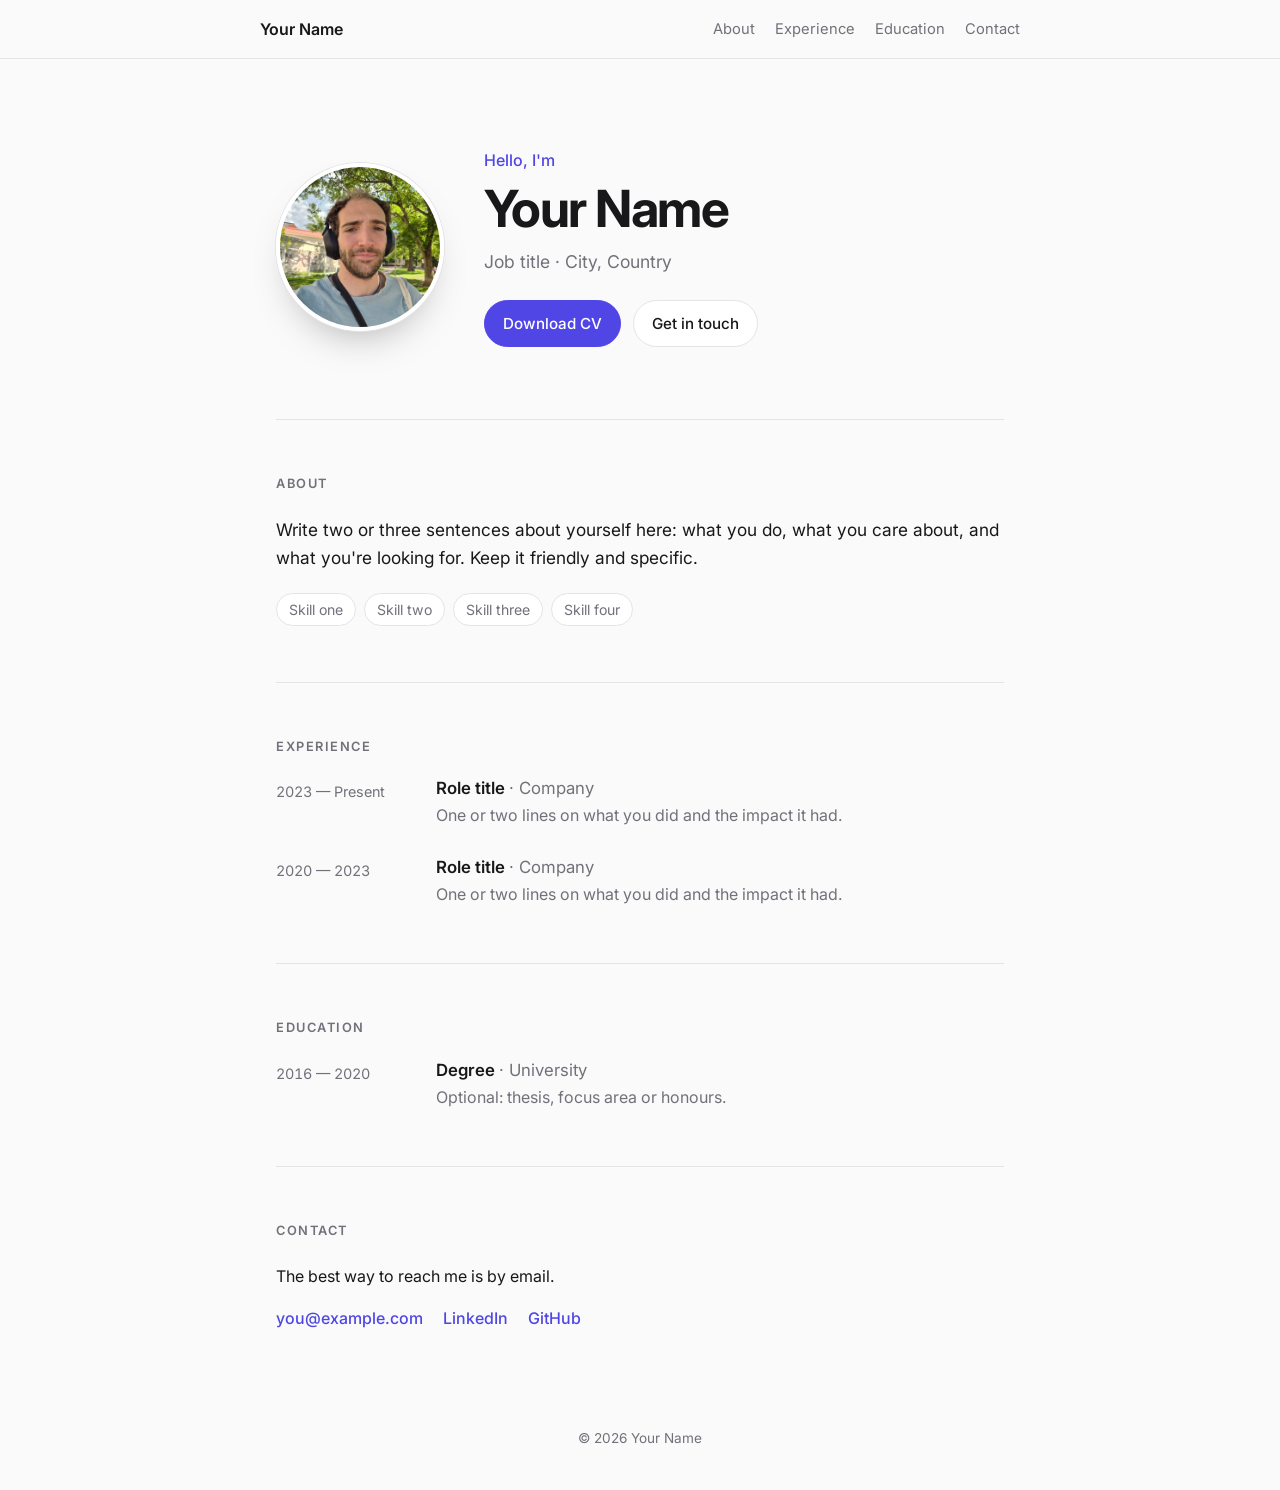
==== index.html @ f8b79287 "add skeleton" ====
<!doctype html>
<html lang="en">
<head>
  <meta charset="utf-8">
  <meta name="viewport" content="width=device-width, initial-scale=1">
  <title>Your Name</title>
  <meta name="description" content="Personal website of Your Name — short one-line description.">
  <link rel="icon" href="assets/favicon.svg" type="image/svg+xml">
  <link rel="preconnect" href="https://fonts.googleapis.com">
  <link rel="preconnect" href="https://fonts.gstatic.com" crossorigin>
  <link href="https://fonts.googleapis.com/css2?family=Inter:wght@400;500;600;700&display=swap" rel="stylesheet">
  <link rel="stylesheet" href="style.css">
</head>
<body>
  <header class="nav">
    <a class="nav-name" href="#top">Your Name</a>
    <nav>
      <a href="#about">About</a>
      <a href="#experience">Experience</a>
      <a href="#education">Education</a>
      <a href="#contact">Contact</a>
    </nav>
  </header>

  <main id="top">
    <!-- HERO -->
    <section class="hero">
      <img class="avatar" src="assets/profile.jpg" alt="Portrait of Your Name"
           onerror="this.onerror=null;this.src='assets/profile-placeholder.svg'">
      <div>
        <p class="eyebrow">Hello, I'm</p>
        <h1>Your Name</h1>
        <p class="lead">Job title · City, Country</p>
        <div class="actions">
          <a class="btn primary" href="assets/cv.pdf" download>Download CV</a>
          <a class="btn" href="#contact">Get in touch</a>
        </div>
      </div>
    </section>

    <!-- ABOUT -->
    <section id="about">
      <h2>About</h2>
      <p>
        Write two or three sentences about yourself here: what you do, what you care about,
        and what you're looking for. Keep it friendly and specific.
      </p>
      <ul class="tags">
        <li>Skill one</li>
        <li>Skill two</li>
        <li>Skill three</li>
        <li>Skill four</li>
      </ul>
    </section>

    <!-- EXPERIENCE -->
    <section id="experience">
      <h2>Experience</h2>
      <ol class="timeline">
        <li>
          <div class="when">2023 — Present</div>
          <div>
            <h3>Role title <span>· Company</span></h3>
            <p>One or two lines on what you did and the impact it had.</p>
          </div>
        </li>
        <li>
          <div class="when">2020 — 2023</div>
          <div>
            <h3>Role title <span>· Company</span></h3>
            <p>One or two lines on what you did and the impact it had.</p>
          </div>
        </li>
      </ol>
    </section>

    <!-- EDUCATION -->
    <section id="education">
      <h2>Education</h2>
      <ol class="timeline">
        <li>
          <div class="when">2016 — 2020</div>
          <div>
            <h3>Degree <span>· University</span></h3>
            <p>Optional: thesis, focus area or honours.</p>
          </div>
        </li>
      </ol>
    </section>

    <!-- CONTACT -->
    <section id="contact">
      <h2>Contact</h2>
      <p>The best way to reach me is by email.</p>
      <ul class="links">
        <li><a href="mailto:you@example.com">you@example.com</a></li>
        <li><a href="https://www.linkedin.com/in/your-handle" target="_blank" rel="noopener">LinkedIn</a></li>
        <li><a href="https://github.com/vittf" target="_blank" rel="noopener">GitHub</a></li>
      </ul>
    </section>
  </main>

  <footer>© <span id="year"></span> Your Name</footer>
  <script>document.getElementById('year').textContent = new Date().getFullYear();</script>
</body>
</html>
---- style.css ----
:root {
  --bg: #fafafa;
  --surface: #ffffff;
  --text: #18181b;
  --muted: #71717a;
  --border: #e4e4e7;
  --accent: #4f46e5;
  --accent-text: #ffffff;
  --radius: 14px;
  --max: 760px;
}

@media (prefers-color-scheme: dark) {
  :root {
    --bg: #0b0b0f;
    --surface: #15151b;
    --text: #f4f4f5;
    --muted: #a1a1aa;
    --border: #27272a;
    --accent: #818cf8;
    --accent-text: #0b0b0f;
  }
}

* { box-sizing: border-box; }

html { scroll-behavior: smooth; scroll-padding-top: 80px; }

body {
  margin: 0;
  background: var(--bg);
  color: var(--text);
  font-family: "Inter", system-ui, -apple-system, Segoe UI, Roboto, sans-serif;
  line-height: 1.65;
  -webkit-font-smoothing: antialiased;
}

a { color: inherit; }

/* Nav */
.nav {
  position: sticky;
  top: 0;
  z-index: 10;
  display: flex;
  justify-content: space-between;
  align-items: center;
  gap: 16px;
  padding: 16px max(16px, calc((100% - var(--max)) / 2));
  background: color-mix(in srgb, var(--bg) 80%, transparent);
  backdrop-filter: blur(12px);
  border-bottom: 1px solid var(--border);
}
.nav-name { font-weight: 600; text-decoration: none; white-space: nowrap; }
.nav nav { display: flex; gap: 20px; flex-wrap: wrap; justify-content: flex-end; }
.nav nav a { color: var(--muted); text-decoration: none; font-size: 0.92rem; }
.nav nav a:hover { color: var(--text); }

/* Layout */
main { max-width: var(--max); margin: 0 auto; padding: 0 16px; }
section { padding: 56px 0; border-bottom: 1px solid var(--border); }
section:last-child { border-bottom: none; }

h1, h2, h3 { line-height: 1.2; margin: 0; }
h2 {
  font-size: 0.8rem;
  text-transform: uppercase;
  letter-spacing: 0.12em;
  color: var(--muted);
  font-weight: 600;
  margin-bottom: 24px;
}

/* Hero */
.hero {
  display: flex;
  align-items: center;
  gap: 40px;
  padding: 88px 0 72px;
}
.avatar {
  width: 168px;
  height: 168px;
  flex-shrink: 0;
  border-radius: 50%;
  object-fit: cover;
  border: 4px solid var(--surface);
  box-shadow: 0 0 0 1px var(--border), 0 20px 40px -20px rgba(0, 0, 0, 0.35);
}
.eyebrow { margin: 0 0 4px; color: var(--accent); font-weight: 500; }
h1 { font-size: clamp(2.2rem, 6vw, 3.2rem); font-weight: 700; letter-spacing: -0.03em; }
.lead { margin: 8px 0 24px; color: var(--muted); font-size: 1.1rem; }

.actions { display: flex; gap: 12px; flex-wrap: wrap; }
.btn {
  display: inline-block;
  padding: 10px 18px;
  border-radius: 999px;
  border: 1px solid var(--border);
  background: var(--surface);
  text-decoration: none;
  font-weight: 500;
  font-size: 0.95rem;
  transition: transform 0.15s ease, border-color 0.15s ease;
}
.btn:hover { transform: translateY(-1px); border-color: var(--muted); }
.btn.primary { background: var(--accent); border-color: var(--accent); color: var(--accent-text); }

/* About */
#about p { font-size: 1.08rem; margin: 0 0 20px; }
.tags { list-style: none; padding: 0; margin: 0; display: flex; flex-wrap: wrap; gap: 8px; }
.tags li {
  padding: 4px 12px;
  border-radius: 999px;
  background: var(--surface);
  border: 1px solid var(--border);
  font-size: 0.88rem;
  color: var(--muted);
}

/* Timeline */
.timeline { list-style: none; padding: 0; margin: 0; display: grid; gap: 28px; }
.timeline li { display: grid; grid-template-columns: 140px 1fr; gap: 20px; }
.when { color: var(--muted); font-size: 0.9rem; padding-top: 2px; font-variant-numeric: tabular-nums; }
.timeline h3 { font-size: 1.05rem; font-weight: 600; }
.timeline h3 span { color: var(--muted); font-weight: 400; }
.timeline p { margin: 4px 0 0; color: var(--muted); }

/* Contact */
#contact p { margin: 0 0 16px; }
.links { list-style: none; padding: 0; margin: 0; display: flex; flex-wrap: wrap; gap: 20px; }
.links a { color: var(--accent); text-decoration: none; font-weight: 500; }
.links a:hover { text-decoration: underline; }

footer { text-align: center; color: var(--muted); font-size: 0.85rem; padding: 40px 16px; }

/* Mobile */
@media (max-width: 640px) {
  .nav nav { display: none; }
  .hero { flex-direction: column; text-align: center; gap: 24px; padding: 56px 0 48px; }
  .actions { justify-content: center; }
  .avatar { width: 136px; height: 136px; }
  .timeline li { grid-template-columns: 1fr; gap: 2px; }
}
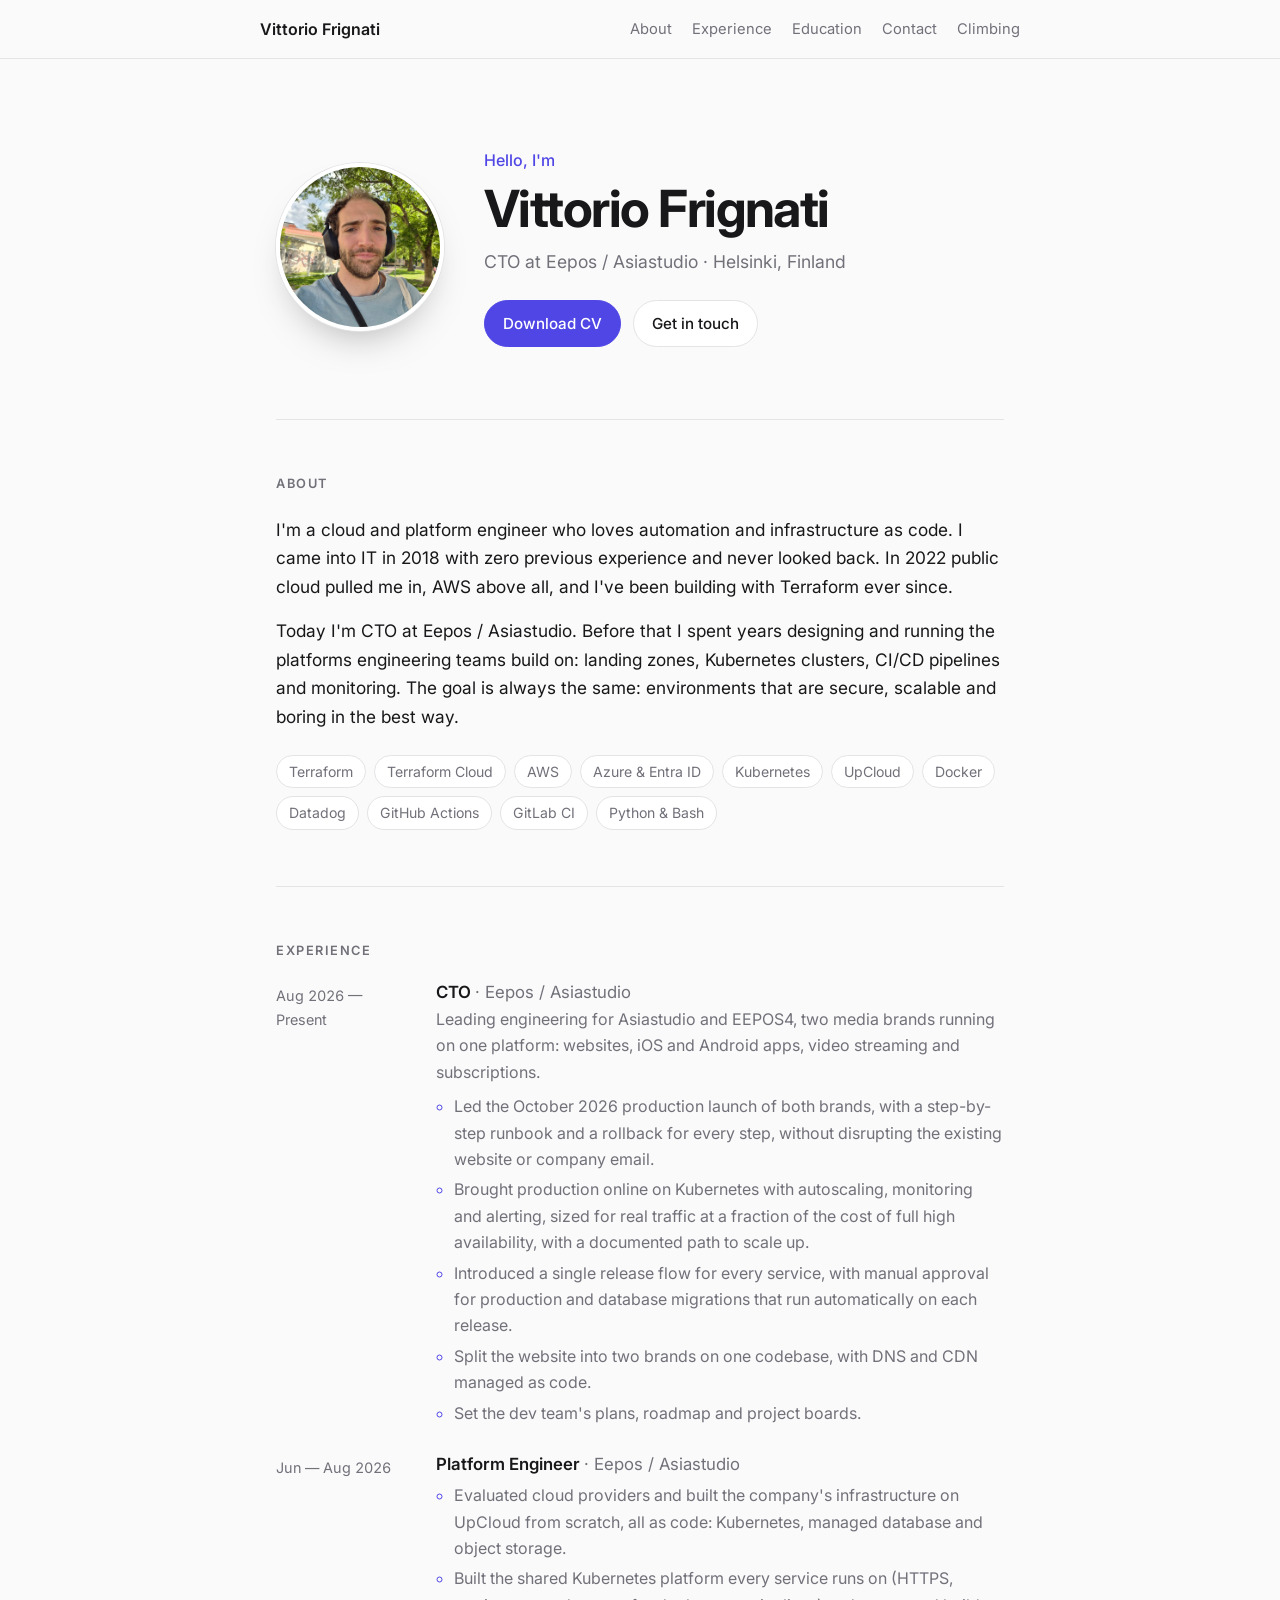
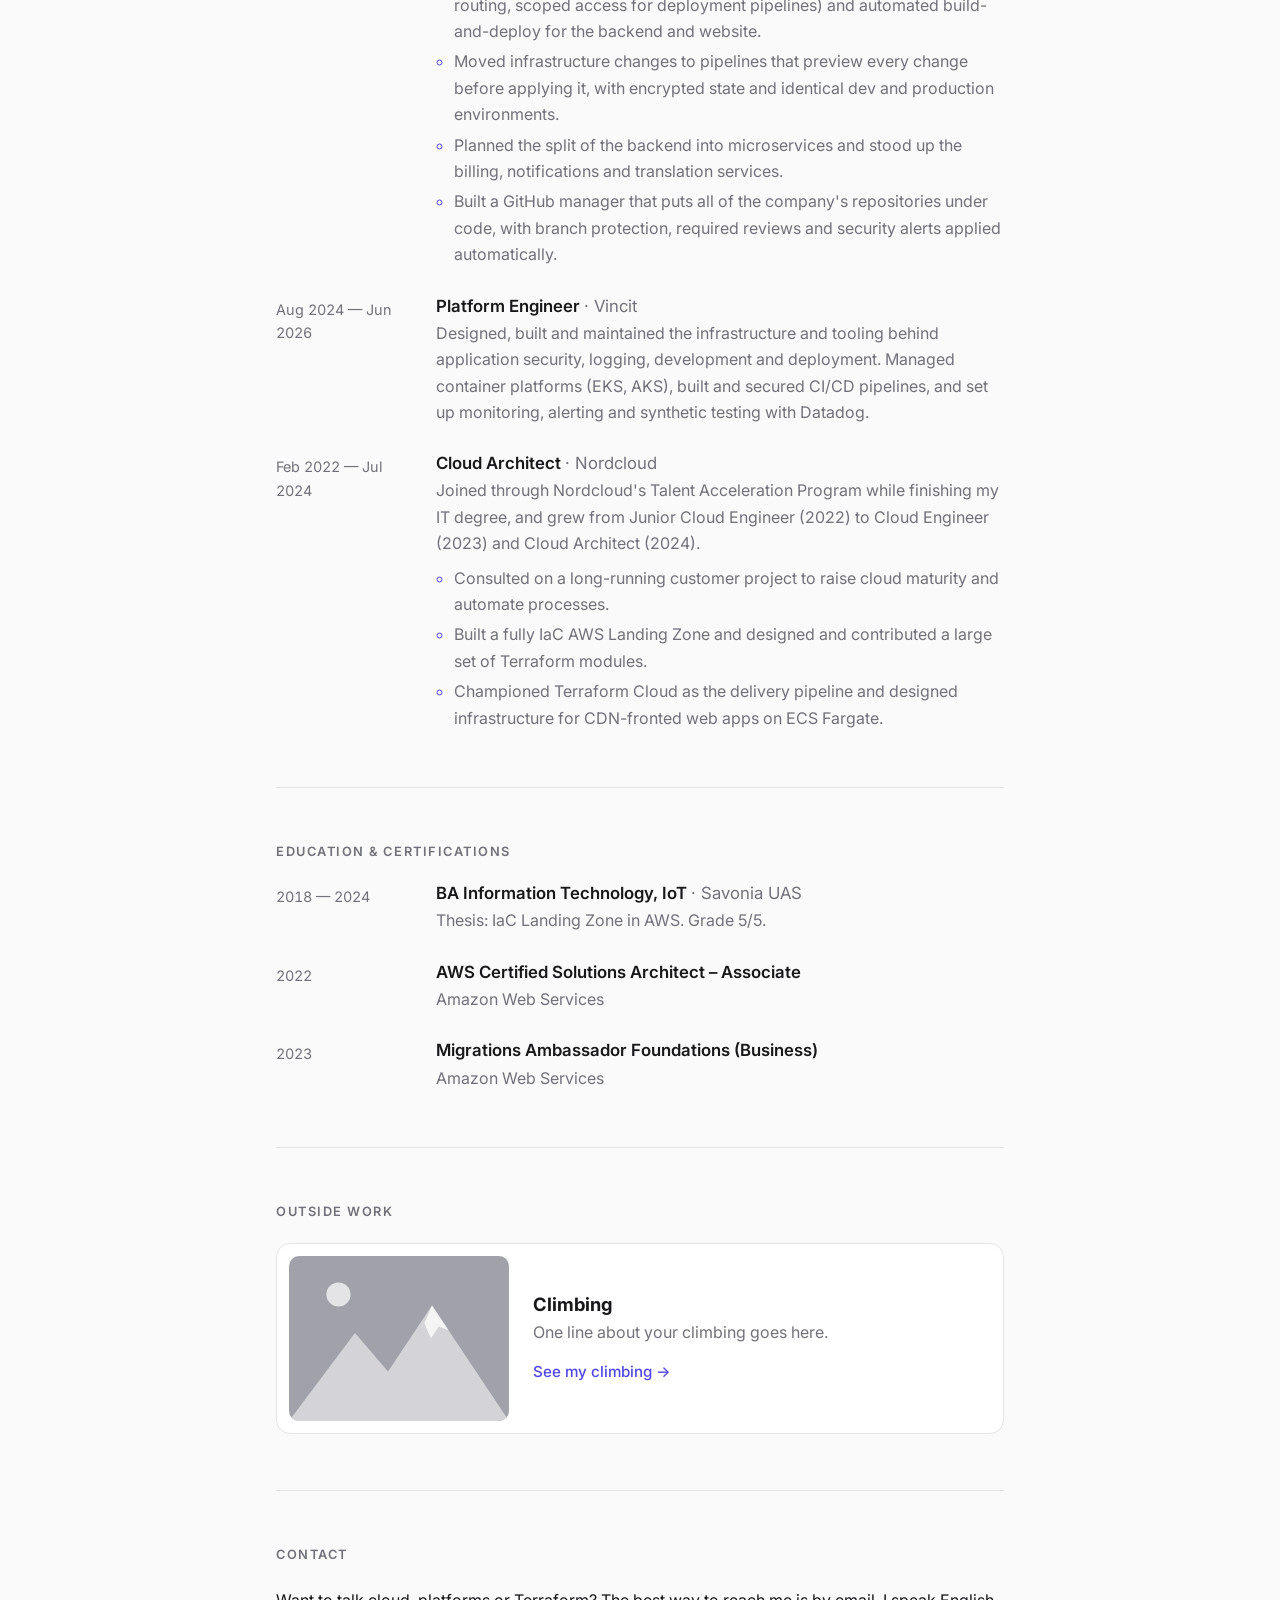
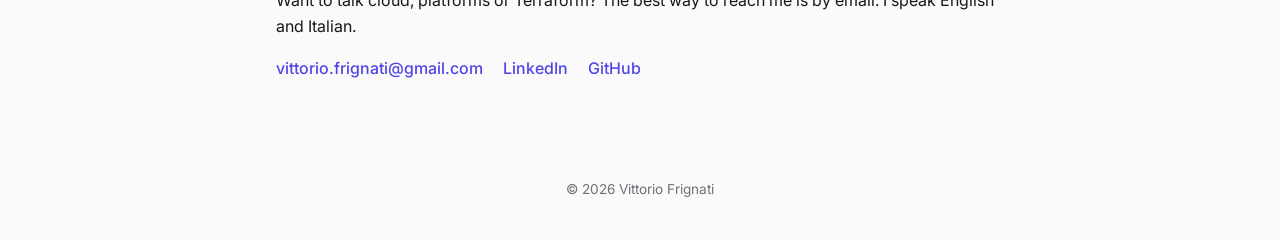
==== commit d587cd02: "add picture, baseline main profile, add climbing section" ====
--- a/index.html
+++ b/index.html
@@ -3,8 +3,8 @@
 <head>
   <meta charset="utf-8">
   <meta name="viewport" content="width=device-width, initial-scale=1">
-  <title>Your Name</title>
-  <meta name="description" content="Personal website of Your Name — short one-line description.">
+  <title>Vittorio Frignati</title>
+  <meta name="description" content="Vittorio Frignati — CTO at Eepos / Asiastudio in Helsinki, with a background in platform and cloud engineering (AWS, Terraform, Kubernetes).">
   <link rel="icon" href="assets/favicon.svg" type="image/svg+xml">
   <link rel="preconnect" href="https://fonts.googleapis.com">
   <link rel="preconnect" href="https://fonts.gstatic.com" crossorigin>
@@ -13,24 +13,24 @@
 </head>
 <body>
   <header class="nav">
-    <a class="nav-name" href="#top">Your Name</a>
+    <a class="nav-name" href="#top">Vittorio Frignati</a>
     <nav>
       <a href="#about">About</a>
       <a href="#experience">Experience</a>
       <a href="#education">Education</a>
       <a href="#contact">Contact</a>
+      <a class="nav-page" href="climbing.html">Climbing</a>
     </nav>
   </header>
 
   <main id="top">
     <!-- HERO -->
     <section class="hero">
-      <img class="avatar" src="assets/profile.jpg" alt="Portrait of Your Name"
-           onerror="this.onerror=null;this.src='assets/profile-placeholder.svg'">
+      <img class="avatar" src="assets/profile.jpg" alt="Portrait of Vittorio Frignati">
       <div>
         <p class="eyebrow">Hello, I'm</p>
-        <h1>Your Name</h1>
-        <p class="lead">Job title · City, Country</p>
+        <h1>Vittorio Frignati</h1>
+        <p class="lead">CTO at Eepos / Asiastudio · Helsinki, Finland</p>
         <div class="actions">
           <a class="btn primary" href="assets/cv.pdf" download>Download CV</a>
           <a class="btn" href="#contact">Get in touch</a>
@@ -42,14 +42,28 @@
     <section id="about">
       <h2>About</h2>
       <p>
-        Write two or three sentences about yourself here: what you do, what you care about,
-        and what you're looking for. Keep it friendly and specific.
+        I'm a cloud and platform engineer who loves automation and infrastructure as code.
+        I came into IT in 2018 with zero previous experience and never looked back. In 2022
+        public cloud pulled me in, AWS above all, and I've been building with Terraform ever since.
+      </p>
+      <p>
+        Today I'm CTO at Eepos / Asiastudio. Before that I spent years designing and running the
+        platforms engineering teams build on: landing zones, Kubernetes clusters, CI/CD pipelines
+        and monitoring. The goal is always the same: environments that are secure, scalable and
+        boring in the best way.
       </p>
       <ul class="tags">
-        <li>Skill one</li>
-        <li>Skill two</li>
-        <li>Skill three</li>
-        <li>Skill four</li>
+        <li>Terraform</li>
+        <li>Terraform Cloud</li>
+        <li>AWS</li>
+        <li>Azure &amp; Entra ID</li>
+        <li>Kubernetes</li>
+        <li>UpCloud</li>
+        <li>Docker</li>
+        <li>Datadog</li>
+        <li>GitHub Actions</li>
+        <li>GitLab CI</li>
+        <li>Python &amp; Bash</li>
       </ul>
     </section>
 
@@ -58,17 +72,60 @@
       <h2>Experience</h2>
       <ol class="timeline">
         <li>
-          <div class="when">2023 — Present</div>
+          <div class="when">Aug 2026 — Present</div>
           <div>
-            <h3>Role title <span>· Company</span></h3>
-            <p>One or two lines on what you did and the impact it had.</p>
+            <h3>CTO <span>· Eepos / Asiastudio</span></h3>
+            <p>
+              Leading engineering for Asiastudio and EEPOS4, two media brands running on one platform:
+              websites, iOS and Android apps, video streaming and subscriptions.
+            </p>
+            <ul>
+              <li>Led the October 2026 production launch of both brands, with a step-by-step runbook and a rollback for every step, without disrupting the existing website or company email.</li>
+              <li>Brought production online on Kubernetes with autoscaling, monitoring and alerting, sized for real traffic at a fraction of the cost of full high availability, with a documented path to scale up.</li>
+              <li>Introduced a single release flow for every service, with manual approval for production and database migrations that run automatically on each release.</li>
+              <li>Split the website into two brands on one codebase, with DNS and CDN managed as code.</li>
+              <li>Set the dev team's plans, roadmap and project boards.</li>
+            </ul>
           </div>
         </li>
         <li>
-          <div class="when">2020 — 2023</div>
+          <div class="when">Jun — Aug 2026</div>
           <div>
-            <h3>Role title <span>· Company</span></h3>
-            <p>One or two lines on what you did and the impact it had.</p>
+            <h3>Platform Engineer <span>· Eepos / Asiastudio</span></h3>
+            <ul>
+              <li>Evaluated cloud providers and built the company's infrastructure on UpCloud from scratch, all as code: Kubernetes, managed database and object storage.</li>
+              <li>Built the shared Kubernetes platform every service runs on (HTTPS, routing, scoped access for deployment pipelines) and automated build-and-deploy for the backend and website.</li>
+              <li>Moved infrastructure changes to pipelines that preview every change before applying it, with encrypted state and identical dev and production environments.</li>
+              <li>Planned the split of the backend into microservices and stood up the billing, notifications and translation services.</li>
+              <li>Built a GitHub manager that puts all of the company's repositories under code, with branch protection, required reviews and security alerts applied automatically.</li>
+            </ul>
+          </div>
+        </li>
+        <li>
+          <div class="when">Aug 2024 — Jun 2026</div>
+          <div>
+            <h3>Platform Engineer <span>· Vincit</span></h3>
+            <p>
+              Designed, built and maintained the infrastructure and tooling behind application
+              security, logging, development and deployment. Managed container platforms (EKS, AKS),
+              built and secured CI/CD pipelines, and set up monitoring, alerting and synthetic
+              testing with Datadog.
+            </p>
+          </div>
+        </li>
+        <li>
+          <div class="when">Feb 2022 — Jul 2024</div>
+          <div>
+            <h3>Cloud Architect <span>· Nordcloud</span></h3>
+            <p>
+              Joined through Nordcloud's Talent Acceleration Program while finishing my IT degree,
+              and grew from Junior Cloud Engineer (2022) to Cloud Engineer (2023) and Cloud Architect (2024).
+            </p>
+            <ul>
+              <li>Consulted on a long-running customer project to raise cloud maturity and automate processes.</li>
+              <li>Built a fully IaC AWS Landing Zone and designed and contributed a large set of Terraform modules.</li>
+              <li>Championed Terraform Cloud as the delivery pipeline and designed infrastructure for CDN-fronted web apps on ECS Fargate.</li>
+            </ul>
           </div>
         </li>
       </ol>
@@ -76,31 +133,59 @@
 
     <!-- EDUCATION -->
     <section id="education">
-      <h2>Education</h2>
+      <h2>Education &amp; certifications</h2>
       <ol class="timeline">
         <li>
-          <div class="when">2016 — 2020</div>
+          <div class="when">2018 — 2024</div>
           <div>
-            <h3>Degree <span>· University</span></h3>
-            <p>Optional: thesis, focus area or honours.</p>
+            <h3>BA Information Technology, IoT <span>· Savonia UAS</span></h3>
+            <p>Thesis: IaC Landing Zone in AWS. Grade 5/5.</p>
+          </div>
+        </li>
+        <li>
+          <div class="when">2022</div>
+          <div>
+            <h3>AWS Certified Solutions Architect – Associate</h3>
+            <p>Amazon Web Services</p>
+          </div>
+        </li>
+        <li>
+          <div class="when">2023</div>
+          <div>
+            <h3>Migrations Ambassador Foundations (Business)</h3>
+            <p>Amazon Web Services</p>
           </div>
         </li>
       </ol>
     </section>
 
+    <!-- OUTSIDE WORK -->
+    <section id="outside-work">
+      <h2>Outside work</h2>
+      <a class="feature-card" href="climbing.html">
+        <img src="assets/climbing/cover.jpg" alt="Climbing"
+             onerror="this.onerror=null;this.src='assets/climbing/placeholder.svg'">
+        <div>
+          <h3>Climbing</h3>
+          <p>One line about your climbing goes here.</p>
+          <span class="more">See my climbing →</span>
+        </div>
+      </a>
+    </section>
+
     <!-- CONTACT -->
     <section id="contact">
       <h2>Contact</h2>
-      <p>The best way to reach me is by email.</p>
+      <p>Want to talk cloud, platforms or Terraform? The best way to reach me is by email. I speak English and Italian.</p>
       <ul class="links">
-        <li><a href="mailto:you@example.com">you@example.com</a></li>
-        <li><a href="https://www.linkedin.com/in/your-handle" target="_blank" rel="noopener">LinkedIn</a></li>
+        <li><a href="mailto:vittorio.frignati@gmail.com">vittorio.frignati@gmail.com</a></li>
+        <li><a href="https://www.linkedin.com/in/vittorio-frignati/" target="_blank" rel="noopener">LinkedIn</a></li>
         <li><a href="https://github.com/vittf" target="_blank" rel="noopener">GitHub</a></li>
       </ul>
     </section>
   </main>
 
-  <footer>© <span id="year"></span> Your Name</footer>
+  <footer>© <span id="year"></span> Vittorio Frignati</footer>
   <script>document.getElementById('year').textContent = new Date().getFullYear();</script>
 </body>
 </html>
--- a/style.css
+++ b/style.css
@@ -107,7 +107,8 @@
 .btn.primary { background: var(--accent); border-color: var(--accent); color: var(--accent-text); }
 
 /* About */
-#about p { font-size: 1.08rem; margin: 0 0 20px; }
+#about p { font-size: 1.08rem; margin: 0 0 16px; }
+#about .tags { margin-top: 24px; }
 .tags { list-style: none; padding: 0; margin: 0; display: flex; flex-wrap: wrap; gap: 8px; }
 .tags li {
   padding: 4px 12px;
@@ -120,11 +121,14 @@
 
 /* Timeline */
 .timeline { list-style: none; padding: 0; margin: 0; display: grid; gap: 28px; }
-.timeline li { display: grid; grid-template-columns: 140px 1fr; gap: 20px; }
+.timeline > li { display: grid; grid-template-columns: 140px 1fr; gap: 20px; }
 .when { color: var(--muted); font-size: 0.9rem; padding-top: 2px; font-variant-numeric: tabular-nums; }
 .timeline h3 { font-size: 1.05rem; font-weight: 600; }
 .timeline h3 span { color: var(--muted); font-weight: 400; }
 .timeline p { margin: 4px 0 0; color: var(--muted); }
+.timeline ul { margin: 8px 0 0; padding-left: 18px; color: var(--muted); }
+.timeline ul li { margin-top: 4px; }
+.timeline ul li::marker { color: var(--accent); }
 
 /* Contact */
 #contact p { margin: 0 0 16px; }
@@ -133,12 +137,92 @@
 .links a:hover { text-decoration: underline; }
 
 footer { text-align: center; color: var(--muted); font-size: 0.85rem; padding: 40px 16px; }
+footer a { text-decoration: none; }
+footer a:hover { color: var(--text); }
+
+/* Outside work card (home page) */
+.feature-card {
+  display: grid;
+  grid-template-columns: 220px 1fr;
+  align-items: center;
+  gap: 24px;
+  padding: 12px;
+  border: 1px solid var(--border);
+  border-radius: var(--radius);
+  background: var(--surface);
+  text-decoration: none;
+  transition: transform 0.15s ease, border-color 0.15s ease;
+}
+.feature-card:hover { transform: translateY(-2px); border-color: var(--muted); }
+.feature-card img { width: 100%; aspect-ratio: 4 / 3; object-fit: cover; border-radius: 10px; display: block; }
+.feature-card h3 { font-size: 1.15rem; }
+.feature-card p { margin: 4px 0 12px; color: var(--muted); }
+.more { color: var(--accent); font-weight: 500; font-size: 0.95rem; }
+
+/* Climbing page */
+.cover { position: relative; padding: 32px 0 0; border-bottom: none; }
+.cover img {
+  width: 100%;
+  aspect-ratio: 16 / 9;
+  object-fit: cover;
+  border-radius: var(--radius);
+  display: block;
+}
+.cover-text {
+  position: absolute;
+  left: 0; right: 0; bottom: 0;
+  padding: 32px 28px 24px;
+  border-radius: 0 0 var(--radius) var(--radius);
+  background: linear-gradient(transparent, rgba(0, 0, 0, 0.65));
+  color: #fff;
+}
+.cover-text .eyebrow { color: #fff; opacity: 0.85; }
+.cover-text .lead { color: #fff; opacity: 0.85; margin-bottom: 0; }
+
+.stats { list-style: none; padding: 0; margin: 24px 0 0; display: grid; grid-template-columns: repeat(4, 1fr); gap: 12px; }
+.stats li {
+  padding: 16px;
+  border: 1px solid var(--border);
+  border-radius: var(--radius);
+  background: var(--surface);
+  display: flex;
+  flex-direction: column;
+}
+.stats strong { font-size: 1.3rem; font-weight: 700; letter-spacing: -0.02em; }
+.stats span { color: var(--muted); font-size: 0.85rem; }
+
+.gallery { display: grid; grid-template-columns: repeat(3, 1fr); gap: 12px; }
+.gallery figure { margin: 0; }
+.gallery img {
+  width: 100%;
+  aspect-ratio: 1;
+  object-fit: cover;
+  border-radius: 10px;
+  display: block;
+  transition: transform 0.2s ease;
+}
+.gallery img:hover { transform: scale(1.02); }
+.gallery figcaption { color: var(--muted); font-size: 0.82rem; margin-top: 6px; }
+
+.cards { display: grid; grid-template-columns: repeat(2, 1fr); gap: 16px; }
+.card { border: 1px solid var(--border); border-radius: var(--radius); background: var(--surface); overflow: hidden; }
+.card img { width: 100%; aspect-ratio: 16 / 10; object-fit: cover; display: block; }
+.card > div { padding: 16px; }
+.card .when { margin: 0 0 4px; }
+.card h3 { font-size: 1.05rem; }
+.card p { margin: 4px 0 0; color: var(--muted); }
 
 /* Mobile */
 @media (max-width: 640px) {
-  .nav nav { display: none; }
+  .nav nav a { display: none; }
+  .nav nav a.nav-page { display: inline; }
+  .feature-card { grid-template-columns: 1fr; }
+  .stats { grid-template-columns: repeat(2, 1fr); }
+  .gallery { grid-template-columns: repeat(2, 1fr); }
+  .cards { grid-template-columns: 1fr; }
+  .cover-text { padding: 24px 16px 16px; }
   .hero { flex-direction: column; text-align: center; gap: 24px; padding: 56px 0 48px; }
   .actions { justify-content: center; }
   .avatar { width: 136px; height: 136px; }
-  .timeline li { grid-template-columns: 1fr; gap: 2px; }
-}
+  .timeline > li { grid-template-columns: 1fr; gap: 2px; }
+}
